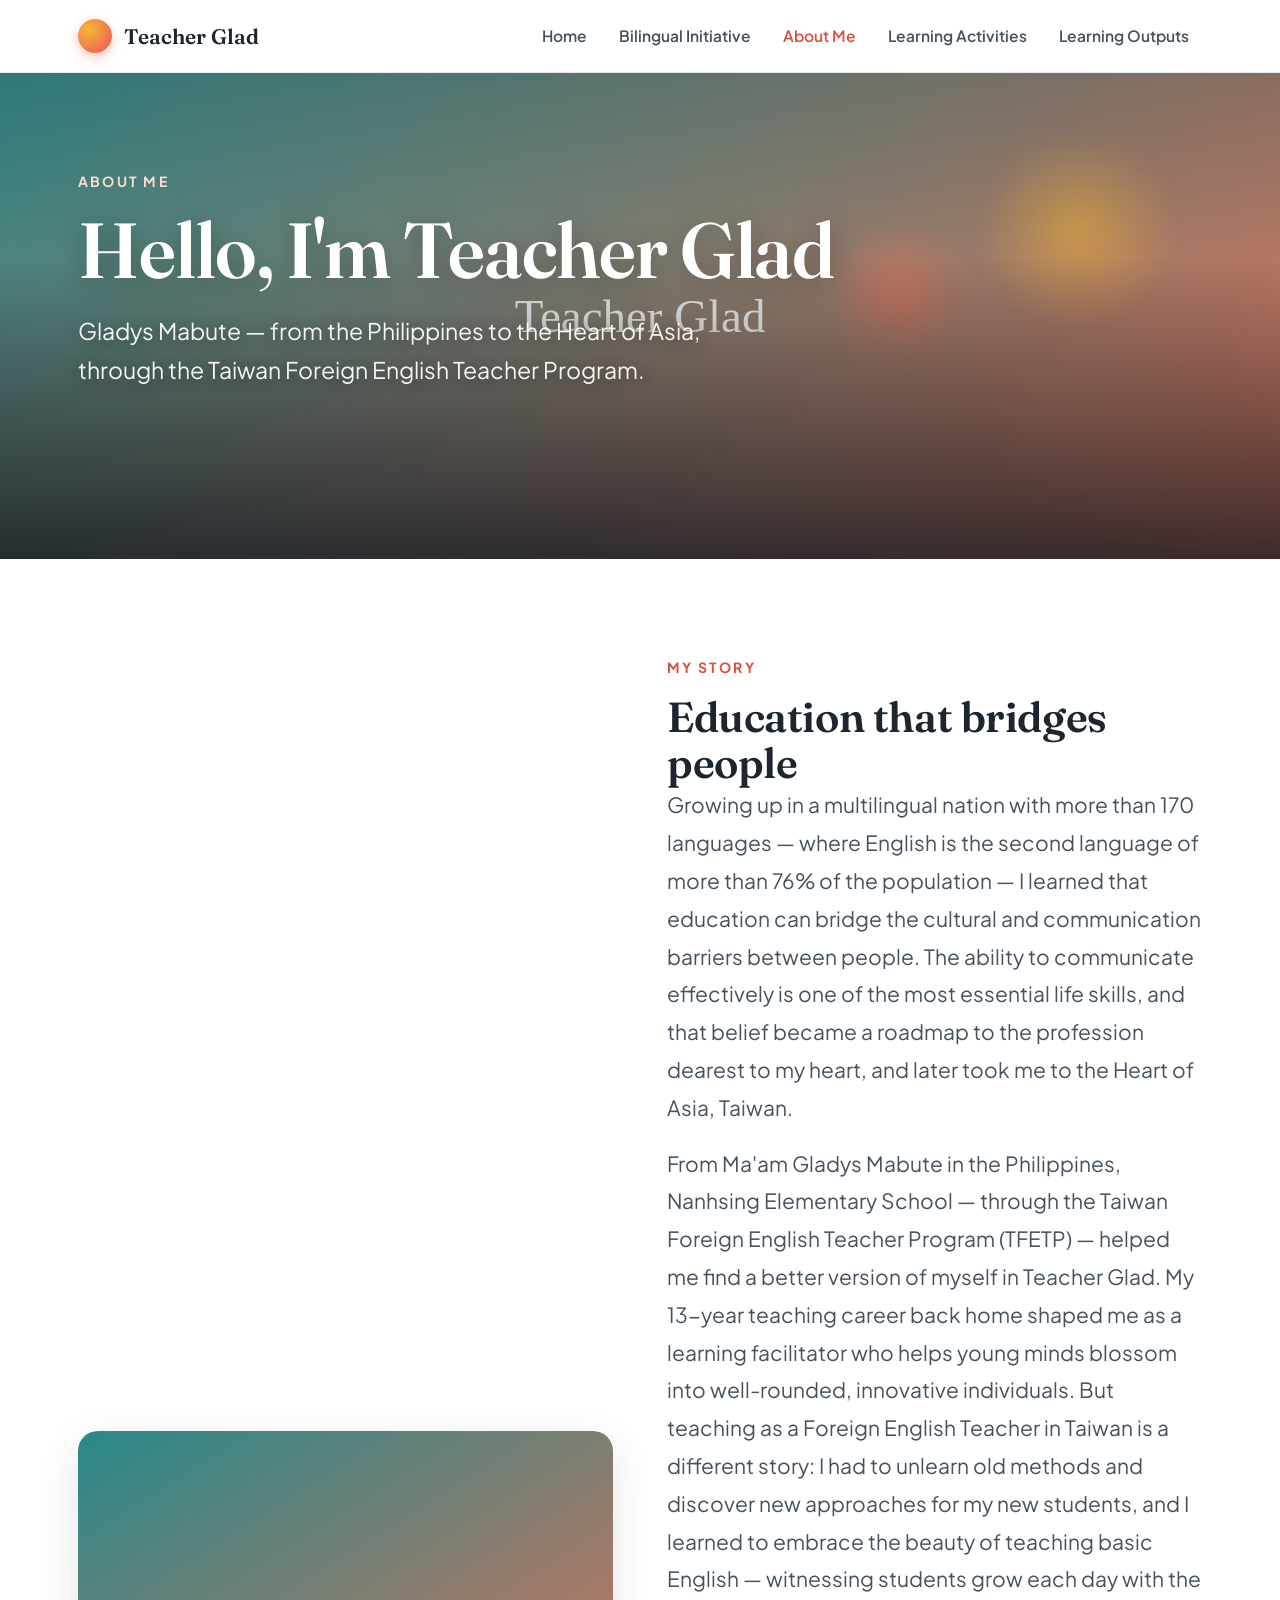
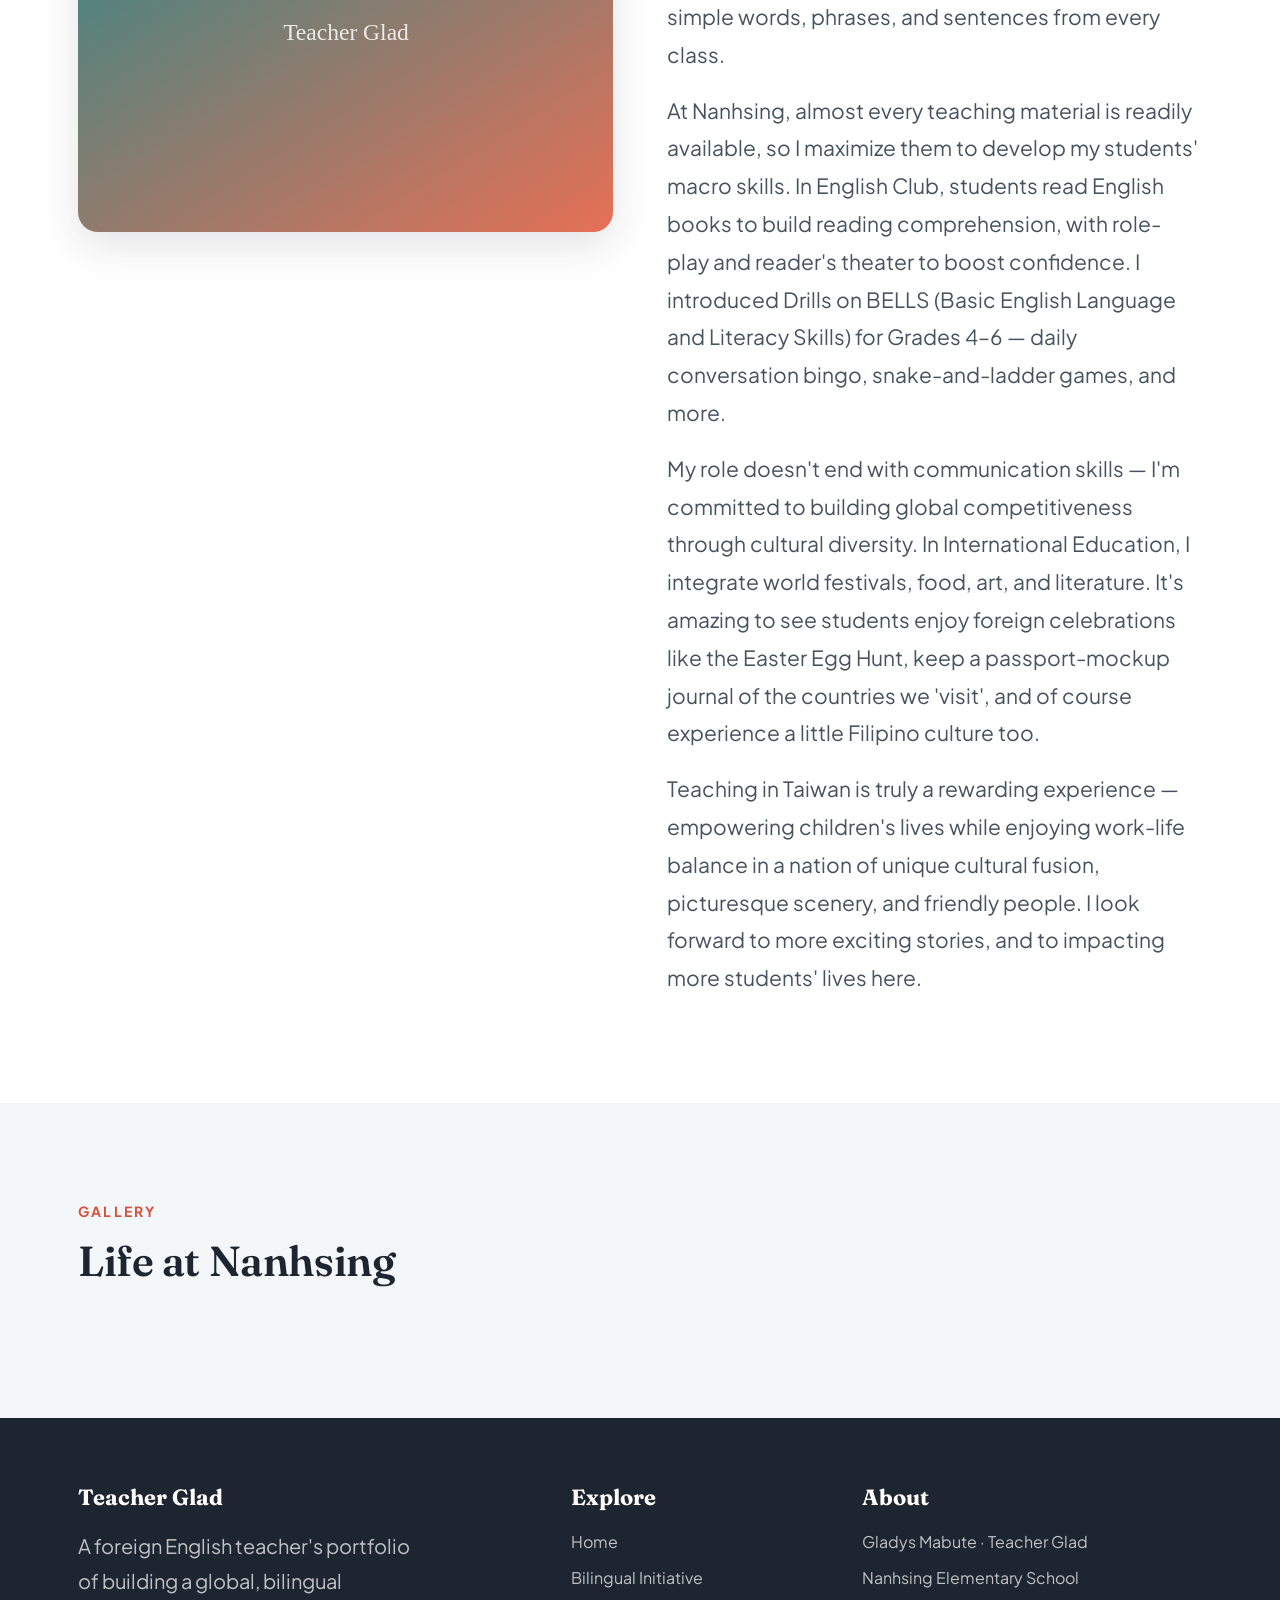
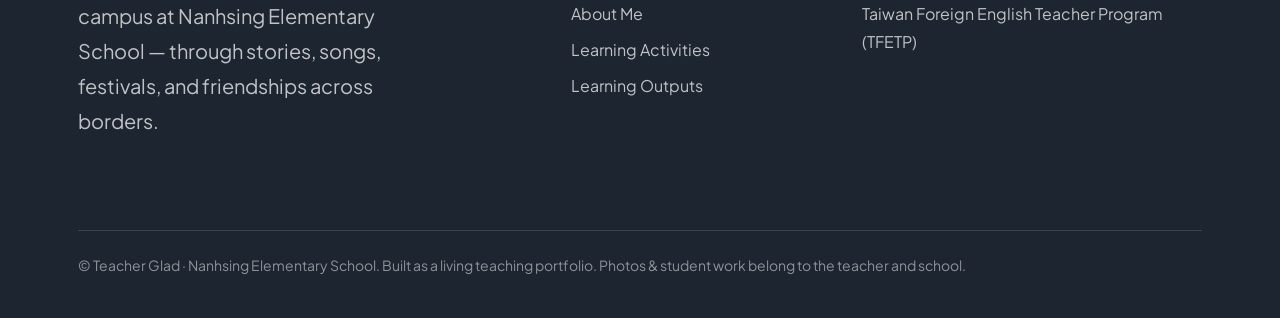
==== about-me.html @ dc2a94ae "Initial build: Teacher Glad bilingual portfolio (framework + content)" ====
<!doctype html>
<html lang="en">
<head>
<meta charset="utf-8">
<meta name="viewport" content="width=device-width, initial-scale=1">
<title>About Me · Teacher Glad</title>
<meta name="description" content="Teacher Glad — bilingual English teaching portfolio at Nanhsing Elementary School, Taiwan.">
<link rel="preconnect" href="https://fonts.googleapis.com">
<link rel="preconnect" href="https://fonts.gstatic.com" crossorigin>
<link href="https://fonts.googleapis.com/css2?family=Fraunces:ital,opsz,wght@0,9..144,500;0,9..144,600;1,9..144,500&family=Plus+Jakarta+Sans:wght@400;500;600;700;800&display=swap" rel="stylesheet">
<link rel="stylesheet" href="assets/css/style.css">
</head>
<body>
<header class="nav"><div class="nav-in">
  <a class="brand" href="index.html"><span class="dot"></span>Teacher Glad</a>
  <button class="nav-toggle" aria-label="Menu"><span></span><span></span><span></span></button>
  <nav class="nav-links"><a href="index.html">Home</a><a href="bilingual-initiative.html">Bilingual Initiative</a><a href="about-me.html" class="active">About Me</a><a href="learning-activities.html">Learning Activities</a><a href="learning-outputs.html">Learning Outputs</a></nav>
</div></header>

<section class="hero short">
  <div class="hero-bg"><img src="assets/img/placeholder.svg" alt=""></div><span class="orb a"></span><span class="orb b"></span>
  <div class="hero-scrim"></div>
  <div class="hero-in">
    <span class="eyebrow rvl">About Me</span>
    <h1 class="rvl d1">Hello, I'm Teacher Glad</h1>
    <p class="lead rvl d2">Gladys Mabute — from the Philippines to the Heart of Asia, through the Taiwan Foreign English Teacher Program.</p>
  </div>
</section><section><div class="wrap"><div class="split"><div class="media rvl"><img loading="lazy" src="assets/img/placeholder.svg" alt="Teacher Glad"></div><div class="text"><span class="eyebrow rvl">My Story</span><h2 class="rvl">Education that bridges people</h2><div class="prose"><p class="rvl">Growing up in a multilingual nation with more than 170 languages — where English is the second language of more than 76% of the population — I learned that education can bridge the cultural and communication barriers between people. The ability to communicate effectively is one of the most essential life skills, and that belief became a roadmap to the profession dearest to my heart, and later took me to the Heart of Asia, Taiwan.</p><p class="rvl">From Ma'am Gladys Mabute in the Philippines, Nanhsing Elementary School — through the Taiwan Foreign English Teacher Program (TFETP) — helped me find a better version of myself in Teacher Glad. My 13-year teaching career back home shaped me as a learning facilitator who helps young minds blossom into well-rounded, innovative individuals. But teaching as a Foreign English Teacher in Taiwan is a different story: I had to unlearn old methods and discover new approaches for my new students, and I learned to embrace the beauty of teaching basic English — witnessing students grow each day with the simple words, phrases, and sentences from every class.</p><p class="rvl">At Nanhsing, almost every teaching material is readily available, so I maximize them to develop my students' macro skills. In English Club, students read English books to build reading comprehension, with role-play and reader's theater to boost confidence. I introduced Drills on BELLS (Basic English Language and Literacy Skills) for Grades 4–6 — daily conversation bingo, snake-and-ladder games, and more.</p><p class="rvl">My role doesn't end with communication skills — I'm committed to building global competitiveness through cultural diversity. In International Education, I integrate world festivals, food, art, and literature. It's amazing to see students enjoy foreign celebrations like the Easter Egg Hunt, keep a passport-mockup journal of the countries we 'visit', and of course experience a little Filipino culture too.</p><p class="rvl">Teaching in Taiwan is truly a rewarding experience — empowering children's lives while enjoying work-life balance in a nation of unique cultural fusion, picturesque scenery, and friendly people. I look forward to more exciting stories, and to impacting more students' lives here.</p></div></div></div></div></section><section class="tint"><div class="wrap"><div class="section-head rvl"><span class="eyebrow">Gallery</span><h2>Life at Nanhsing</h2></div></div></section>
<footer class="footer"><div class="wrap">
  <div class="col">
    <h4>Teacher Glad</h4>
    <p>A foreign English teacher's portfolio of building a global, bilingual campus at Nanhsing Elementary School — through stories, songs, festivals, and friendships across borders.</p>
  </div>
  <div class="col">
    <h4>Explore</h4>
    <div class="links"><a href="index.html">Home</a><a href="bilingual-initiative.html">Bilingual Initiative</a><a href="about-me.html">About Me</a><a href="learning-activities.html">Learning Activities</a><a href="learning-outputs.html">Learning Outputs</a></div>
  </div>
  <div class="col">
    <h4>About</h4>
    <div class="links">
      <span>Gladys Mabute · Teacher Glad</span>
      <span>Nanhsing Elementary School</span>
      <span>Taiwan Foreign English Teacher Program (TFETP)</span>
    </div>
  </div>
  <div class="fine">© Teacher Glad · Nanhsing Elementary School. Built as a living teaching portfolio. Photos &amp; student work belong to the teacher and school.</div>
</div></footer>
<script src="assets/js/motion.js"></script>
</body>
</html>
---- assets/css/style.css ----
/* ============================================================
   Teacher Gladys — Bilingual Teaching Portfolio
   Design system. All sizes in px (per house rule). White base.
   ============================================================ */

:root{
  /* palette */
  --ink:        #1d2530;   /* primary text */
  --ink-soft:   #46535f;   /* secondary text */
  --paper:      #ffffff;   /* page base — pure white */
  --mist:       #f4f7f9;   /* faint section tint */
  --line:       #e4eaef;

  --coral:      #ef6f53;   /* warm primary accent */
  --coral-deep: #d8513a;
  --amber:      #f7b733;   /* sunshine highlight */
  --teal:       #1f8a8c;   /* "global bridge" secondary */
  --teal-deep:  #136264;
  --sky:        #eaf4f4;

  --shadow-sm: 0 2px 10px rgba(29,37,48,.06);
  --shadow:    0 14px 40px rgba(29,37,48,.12);
  --shadow-lg: 0 30px 70px rgba(29,37,48,.18);

  --wrap: 1180px;
  --radius: 20px;

  --serif: 'Fraunces', Georgia, 'Times New Roman', serif;
  --sans:  'Plus Jakarta Sans', -apple-system, BlinkMacSystemFont, 'Segoe UI', sans-serif;
}

*{box-sizing:border-box}
html{scroll-behavior:smooth}
body{
  margin:0;
  font-family:var(--sans);
  font-size:20px;
  line-height:1.75;
  color:var(--ink);
  background:var(--paper);
  -webkit-font-smoothing:antialiased;
  overflow-x:hidden;
}
img{max-width:100%;display:block}
a{color:var(--teal-deep);text-decoration:none}

.wrap{max-width:var(--wrap);margin:0 auto;padding:0 28px}

h1,h2,h3{font-family:var(--serif);font-weight:600;line-height:1.1;color:var(--ink);margin:0}
h2{font-size:42px;letter-spacing:-.01em}
h3{font-size:26px}
p{margin:0 0 18px}
.lead{font-size:23px;line-height:1.7;color:var(--ink-soft)}
.eyebrow{
  font-family:var(--sans);font-weight:700;font-size:14px;letter-spacing:.16em;
  text-transform:uppercase;color:var(--coral-deep);margin-bottom:14px;display:inline-block;
}

/* ---------- top navigation ---------- */
.nav{
  position:sticky;top:0;z-index:60;
  background:rgba(255,255,255,.82);
  backdrop-filter:saturate(180%) blur(14px);
  border-bottom:1px solid var(--line);
  transition:box-shadow .3s;
}
.nav.scrolled{box-shadow:var(--shadow-sm)}
.nav-in{display:flex;align-items:center;gap:18px;height:72px;max-width:var(--wrap);margin:0 auto;padding:0 28px}
.brand{display:flex;align-items:center;gap:12px;font-family:var(--serif);font-weight:600;font-size:21px;color:var(--ink)}
.brand .dot{width:34px;height:34px;border-radius:50%;
  background:radial-gradient(circle at 30% 30%,var(--amber),var(--coral) 70%);
  box-shadow:0 4px 12px rgba(239,111,83,.4);flex:none}
.nav-links{margin-left:auto;display:flex;gap:6px;align-items:center;flex-wrap:wrap}
.nav-links a{
  font-size:15.5px;font-weight:600;color:var(--ink-soft);padding:9px 13px;border-radius:10px;
  transition:background .2s,color .2s;white-space:nowrap;
}
.nav-links a:hover{background:var(--mist);color:var(--ink)}
.nav-links a.active{color:var(--coral-deep)}
.nav-toggle{display:none;margin-left:auto;background:none;border:0;cursor:pointer;padding:8px}
.nav-toggle span{display:block;width:26px;height:2.5px;background:var(--ink);margin:5px 0;border-radius:2px;transition:.3s}

/* ---------- sub navigation (corner pages) ---------- */
.subnav{position:sticky;top:72px;z-index:55;background:#fff;border-bottom:1px solid var(--line)}
.subnav-in{display:flex;gap:4px;overflow-x:auto;padding:6px 0;scrollbar-width:none}
.subnav-in::-webkit-scrollbar{display:none}
.subnav-in a{font-size:15px;font-weight:600;color:var(--ink-soft);padding:9px 15px;border-radius:9px;
  white-space:nowrap;transition:background .2s,color .2s}
.subnav-in a:hover{background:var(--mist);color:var(--ink)}
.subnav-in a.active{background:var(--coral);color:#fff}

/* ---------- brand hero (home illustration) ---------- */
.brand-hero{min-height:72vh}
.brand-hero .hero-bg img{object-fit:cover;object-position:center;animation:slowzoom 20s ease-out forwards}
.hero-cue{position:absolute;z-index:3;bottom:26px;left:50%;transform:translateX(-50%);
  color:#fff;font-weight:600;font-size:15px;letter-spacing:.02em;
  background:rgba(20,28,36,.5);backdrop-filter:blur(6px);padding:10px 20px;border-radius:40px;
  text-align:center;animation:bob 2.4s ease-in-out infinite}
@keyframes bob{0%,100%{transform:translateX(-50%) translateY(0)}50%{transform:translateX(-50%) translateY(-6px)}}
@media(max-width:680px){.subnav{top:72px}.hero-cue{font-size:13px;width:84%}}

/* ---------- hero / banner ---------- */
.hero{position:relative;min-height:78vh;display:flex;align-items:flex-end;overflow:hidden;color:#fff}
.hero.short{min-height:52vh}
.hero-bg{position:absolute;inset:0;z-index:0}
.hero-bg img{width:100%;height:100%;object-fit:cover;transform:scale(1.08);animation:slowzoom 18s ease-out forwards}
@keyframes slowzoom{to{transform:scale(1)}}
.hero-scrim{position:absolute;inset:0;z-index:1;
  background:linear-gradient(180deg,rgba(15,22,30,.12) 0%,rgba(15,22,30,0) 38%,rgba(15,22,30,.78) 100%)}
.hero-in{position:relative;z-index:2;max-width:var(--wrap);margin:0 auto;padding:0 28px 64px;width:100%}
.hero h1{font-size:clamp(40px,6.4vw,78px);color:#fff;letter-spacing:-.015em;text-shadow:0 4px 30px rgba(0,0,0,.35)}
.hero .lead{color:rgba(255,255,255,.94);max-width:680px;margin-top:18px;text-shadow:0 2px 16px rgba(0,0,0,.4)}
.hero .eyebrow{color:#ffd9ce}

/* floating orbs */
.orb{position:absolute;border-radius:50%;filter:blur(8px);opacity:.5;z-index:1;pointer-events:none}
.orb.a{width:200px;height:200px;background:radial-gradient(circle,var(--amber),transparent 70%);top:12%;right:8%;animation:float1 12s ease-in-out infinite}
.orb.b{width:150px;height:150px;background:radial-gradient(circle,var(--coral),transparent 70%);top:30%;right:24%;animation:float2 15s ease-in-out infinite}
@keyframes float1{0%,100%{transform:translateY(0)}50%{transform:translateY(-32px)}}
@keyframes float2{0%,100%{transform:translateY(0)}50%{transform:translateY(26px)}}

/* ---------- generic section ---------- */
section{padding:88px 0}
section.tint{background:var(--mist)}
.section-head{max-width:760px;margin-bottom:46px}
.section-head.center{margin-left:auto;margin-right:auto;text-align:center}

/* ---------- intro/lead block ---------- */
.prose p{font-size:21px;line-height:1.8;color:var(--ink-soft);max-width:780px}
.prose.narrow p{max-width:720px}

/* ---------- pillar/corner cards ---------- */
.grid{display:grid;gap:26px}
.grid.g2{grid-template-columns:repeat(2,1fr)}
.grid.g3{grid-template-columns:repeat(3,1fr)}
.grid.g4{grid-template-columns:repeat(4,1fr)}

.card{
  background:#fff;border:1px solid var(--line);border-radius:var(--radius);
  overflow:hidden;box-shadow:var(--shadow-sm);
  transition:transform .35s cubic-bezier(.2,.7,.2,1),box-shadow .35s;
  display:flex;flex-direction:column;
}
.card:hover{transform:translateY(-8px);box-shadow:var(--shadow)}
.card .thumb{aspect-ratio:16/10;overflow:hidden;background:var(--sky)}
.card .thumb img{width:100%;height:100%;object-fit:cover;transition:transform .6s}
.card:hover .thumb img{transform:scale(1.07)}
.card .body{padding:24px 24px 26px}
.card .body h3{margin-bottom:8px}
.card .body p{font-size:17px;line-height:1.6;color:var(--ink-soft);margin:0}
.card .tag{font-size:13px;font-weight:700;letter-spacing:.1em;text-transform:uppercase;color:var(--teal);margin-bottom:10px;display:block}
.card.link-card{cursor:pointer}
.card .more{margin-top:16px;font-weight:700;font-size:15px;color:var(--coral-deep);display:inline-flex;align-items:center;gap:7px}
.card .more svg{transition:transform .3s}
.card:hover .more svg{transform:translateX(5px)}

/* ---------- feature split ---------- */
.split{display:grid;grid-template-columns:1fr 1fr;gap:54px;align-items:center}
.split .media{border-radius:var(--radius);overflow:hidden;box-shadow:var(--shadow)}
.split .media img{width:100%;aspect-ratio:4/3;object-fit:cover}
.split.flip .text{order:2}

/* ---------- video ---------- */
.video-grid{display:grid;gap:26px;grid-template-columns:repeat(2,1fr)}
.video{border-radius:var(--radius);overflow:hidden;box-shadow:var(--shadow);background:#000;position:relative}
.video iframe{width:100%;aspect-ratio:16/9;border:0;display:block}
.video .cap{background:#fff;color:var(--ink);padding:14px 18px;font-size:16px;font-weight:600}

/* ---------- embeds (wordwall / padlet / canva) ---------- */
.embed{border-radius:var(--radius);overflow:hidden;box-shadow:var(--shadow);background:#fff;border:1px solid var(--line)}
.embed iframe{width:100%;border:0;display:block;min-height:430px}
.embed .cap{padding:13px 18px;font-size:15px;font-weight:700;color:var(--ink-soft);
  display:flex;align-items:center;gap:9px;border-bottom:1px solid var(--line)}
.pill{font-size:12px;font-weight:800;letter-spacing:.06em;text-transform:uppercase;
  padding:3px 9px;border-radius:30px;color:#fff}
.pill.ww{background:var(--coral)}
.pill.pad{background:var(--teal)}
.pill.canva{background:#7d2ae8}

/* ---------- gallery ---------- */
.gallery{columns:4;column-gap:16px}
.gallery .gi{break-inside:avoid;margin-bottom:16px;border-radius:14px;overflow:hidden;
  box-shadow:var(--shadow-sm);cursor:zoom-in;background:var(--sky);transition:transform .3s,box-shadow .3s}
.gallery .gi:hover{transform:translateY(-4px) scale(1.01);box-shadow:var(--shadow)}
.gallery .gi img{width:100%;display:block}

/* lightbox */
.lb{position:fixed;inset:0;z-index:200;background:rgba(12,16,22,.92);
  display:none;align-items:center;justify-content:center;padding:30px;cursor:zoom-out}
.lb.open{display:flex}
.lb img{max-width:94vw;max-height:90vh;border-radius:10px;box-shadow:var(--shadow-lg)}
.lb .x{position:absolute;top:22px;right:28px;color:#fff;font-size:34px;cursor:pointer;line-height:1;opacity:.85}
.lb .nav-btn{position:absolute;top:50%;transform:translateY(-50%);color:#fff;font-size:46px;
  cursor:pointer;opacity:.7;user-select:none;padding:14px}
.lb .nav-btn:hover{opacity:1}
.lb .prev{left:14px}.lb .next{right:14px}

/* ---------- stat strip ---------- */
.stats{display:grid;grid-template-columns:repeat(4,1fr);gap:24px;text-align:center}
.stat .n{font-family:var(--serif);font-size:46px;color:var(--coral-deep);line-height:1}
.stat .l{font-size:15px;font-weight:600;color:var(--ink-soft);margin-top:8px;letter-spacing:.02em}

/* ---------- callout band ---------- */
.band{background:linear-gradient(120deg,var(--teal-deep),var(--teal));color:#fff;border-radius:28px;
  padding:60px;text-align:center;position:relative;overflow:hidden}
.band h2{color:#fff}
.band p{color:rgba(255,255,255,.9);font-size:21px;max-width:620px;margin:14px auto 0}
.band .quote{font-family:var(--serif);font-style:italic;font-size:30px;line-height:1.4}

/* quote block */
.quote-big{font-family:var(--serif);font-style:italic;font-size:clamp(26px,3.4vw,38px);
  line-height:1.35;color:var(--ink);max-width:880px}
.quote-big .by{display:block;font-style:normal;font-family:var(--sans);font-size:17px;
  font-weight:700;color:var(--coral-deep);margin-top:18px;letter-spacing:.04em}

/* ---------- buttons ---------- */
.btn{display:inline-flex;align-items:center;gap:9px;font-weight:700;font-size:16px;
  padding:14px 26px;border-radius:40px;transition:transform .2s,box-shadow .2s;cursor:pointer;border:0}
.btn.primary{background:var(--coral);color:#fff;box-shadow:0 10px 24px rgba(239,111,83,.36)}
.btn.primary:hover{transform:translateY(-3px);box-shadow:0 16px 30px rgba(239,111,83,.46)}
.btn.ghost{background:rgba(255,255,255,.16);color:#fff;border:1.5px solid rgba(255,255,255,.6)}
.btn.ghost:hover{background:rgba(255,255,255,.26)}
.btn-row{display:flex;gap:14px;flex-wrap:wrap;margin-top:26px}

/* ---------- footer ---------- */
.footer{background:var(--ink);color:rgba(255,255,255,.72);padding:60px 0 40px}
.footer .wrap{display:flex;gap:40px;flex-wrap:wrap;justify-content:space-between}
.footer h4{font-family:var(--serif);color:#fff;font-size:22px;margin:0 0 12px}
.footer a{color:rgba(255,255,255,.72)}
.footer a:hover{color:#fff}
.footer .col{max-width:340px}
.footer .links{display:flex;flex-direction:column;gap:8px;font-size:16px}
.footer .fine{width:100%;border-top:1px solid rgba(255,255,255,.14);margin-top:34px;padding-top:22px;
  font-size:14px;color:rgba(255,255,255,.5)}

/* ---------- scroll reveal ---------- */
.rvl{opacity:0;transform:translateY(28px);transition:opacity .7s ease,transform .7s cubic-bezier(.2,.7,.2,1)}
.rvl.in{opacity:1;transform:none}
.rvl.d1{transition-delay:.08s}.rvl.d2{transition-delay:.16s}.rvl.d3{transition-delay:.24s}.rvl.d4{transition-delay:.32s}

/* ---------- responsive ---------- */
@media(max-width:980px){
  .grid.g4{grid-template-columns:repeat(2,1fr)}
  .grid.g3{grid-template-columns:repeat(2,1fr)}
  .split{grid-template-columns:1fr;gap:30px}
  .split.flip .text{order:0}
  .gallery{columns:3}
  .stats{grid-template-columns:repeat(2,1fr);gap:34px}
  .video-grid{grid-template-columns:1fr}
}
@media(max-width:680px){
  body{font-size:18px}
  h2{font-size:32px}
  .lead{font-size:20px}
  section{padding:60px 0}
  .nav-links{display:none;position:absolute;top:72px;left:0;right:0;background:#fff;flex-direction:column;
    gap:0;padding:10px 16px 18px;border-bottom:1px solid var(--line);box-shadow:var(--shadow)}
  .nav-links.show{display:flex}
  .nav-links a{padding:12px 10px;font-size:17px;width:100%}
  .nav-toggle{display:block}
  .grid.g4,.grid.g3,.grid.g2{grid-template-columns:1fr}
  .gallery{columns:2}
  .band{padding:38px 24px}
  .wrap{padding:0 20px}
}
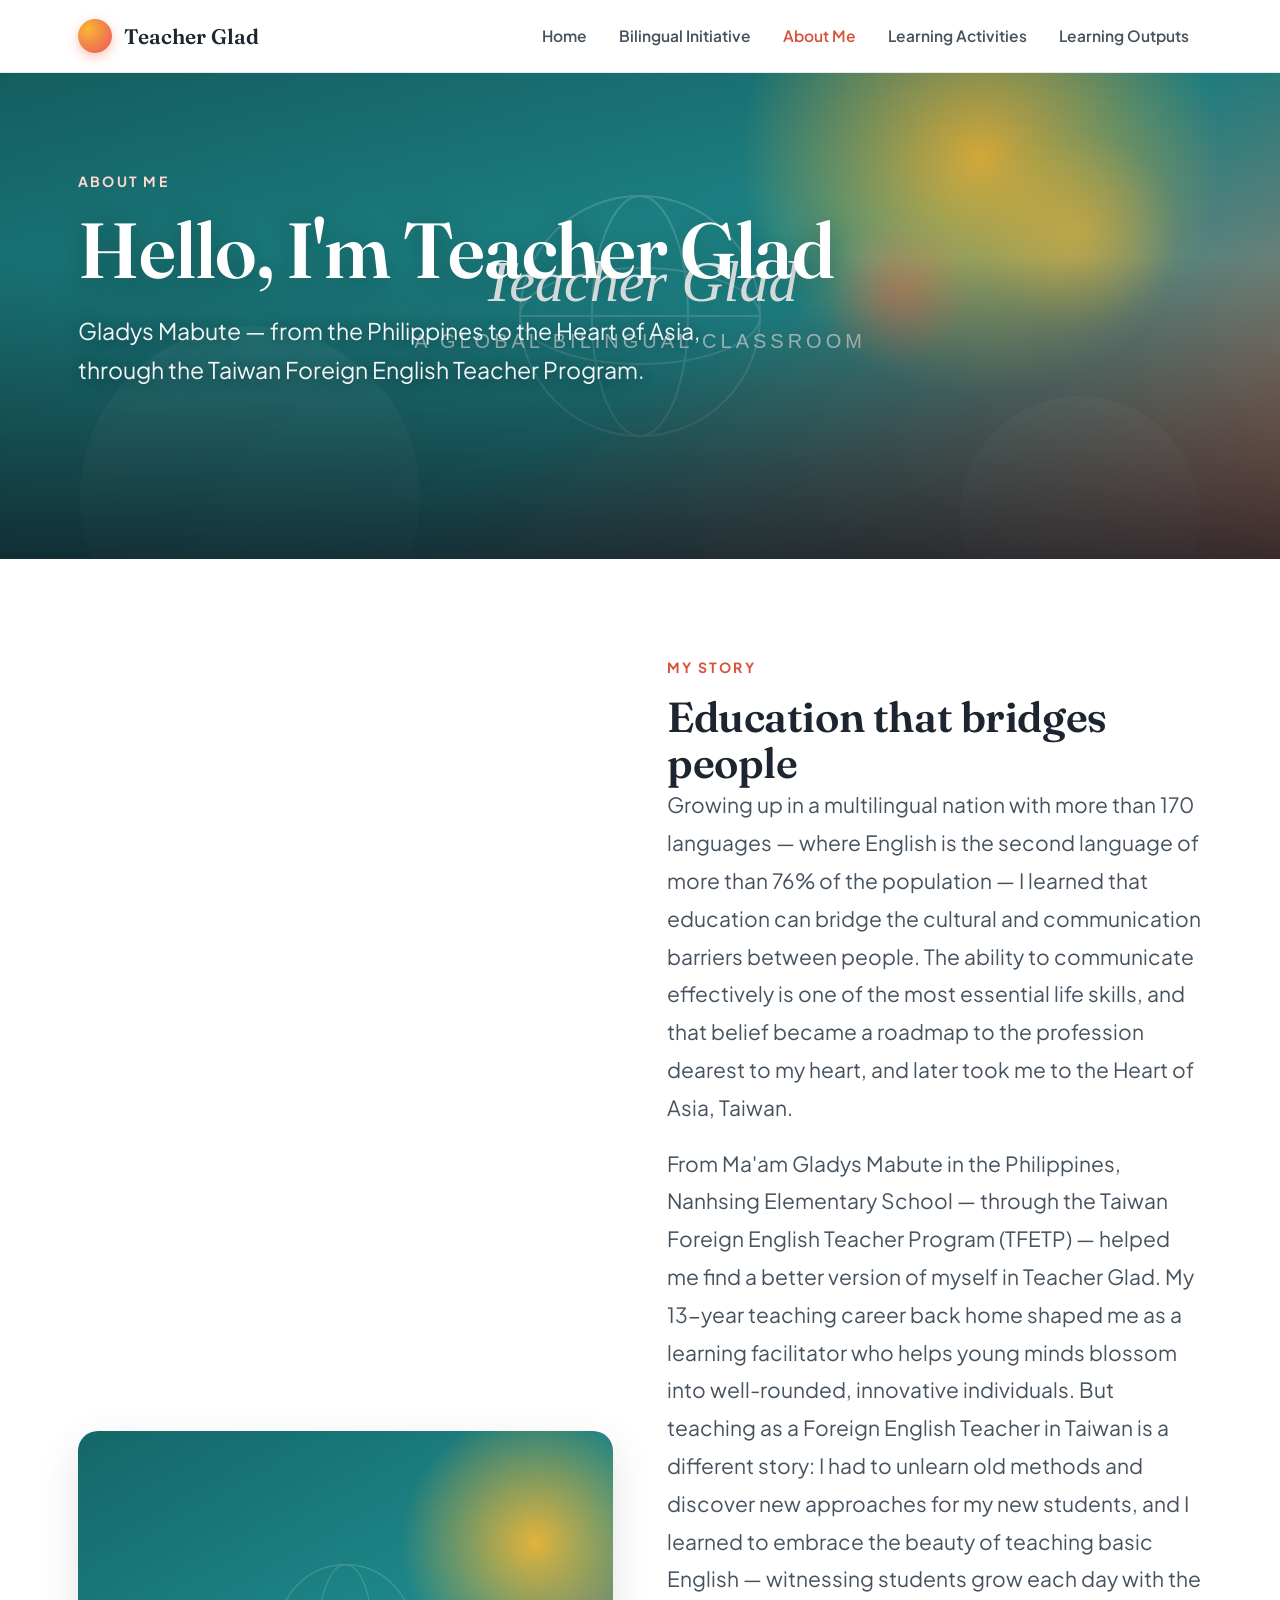
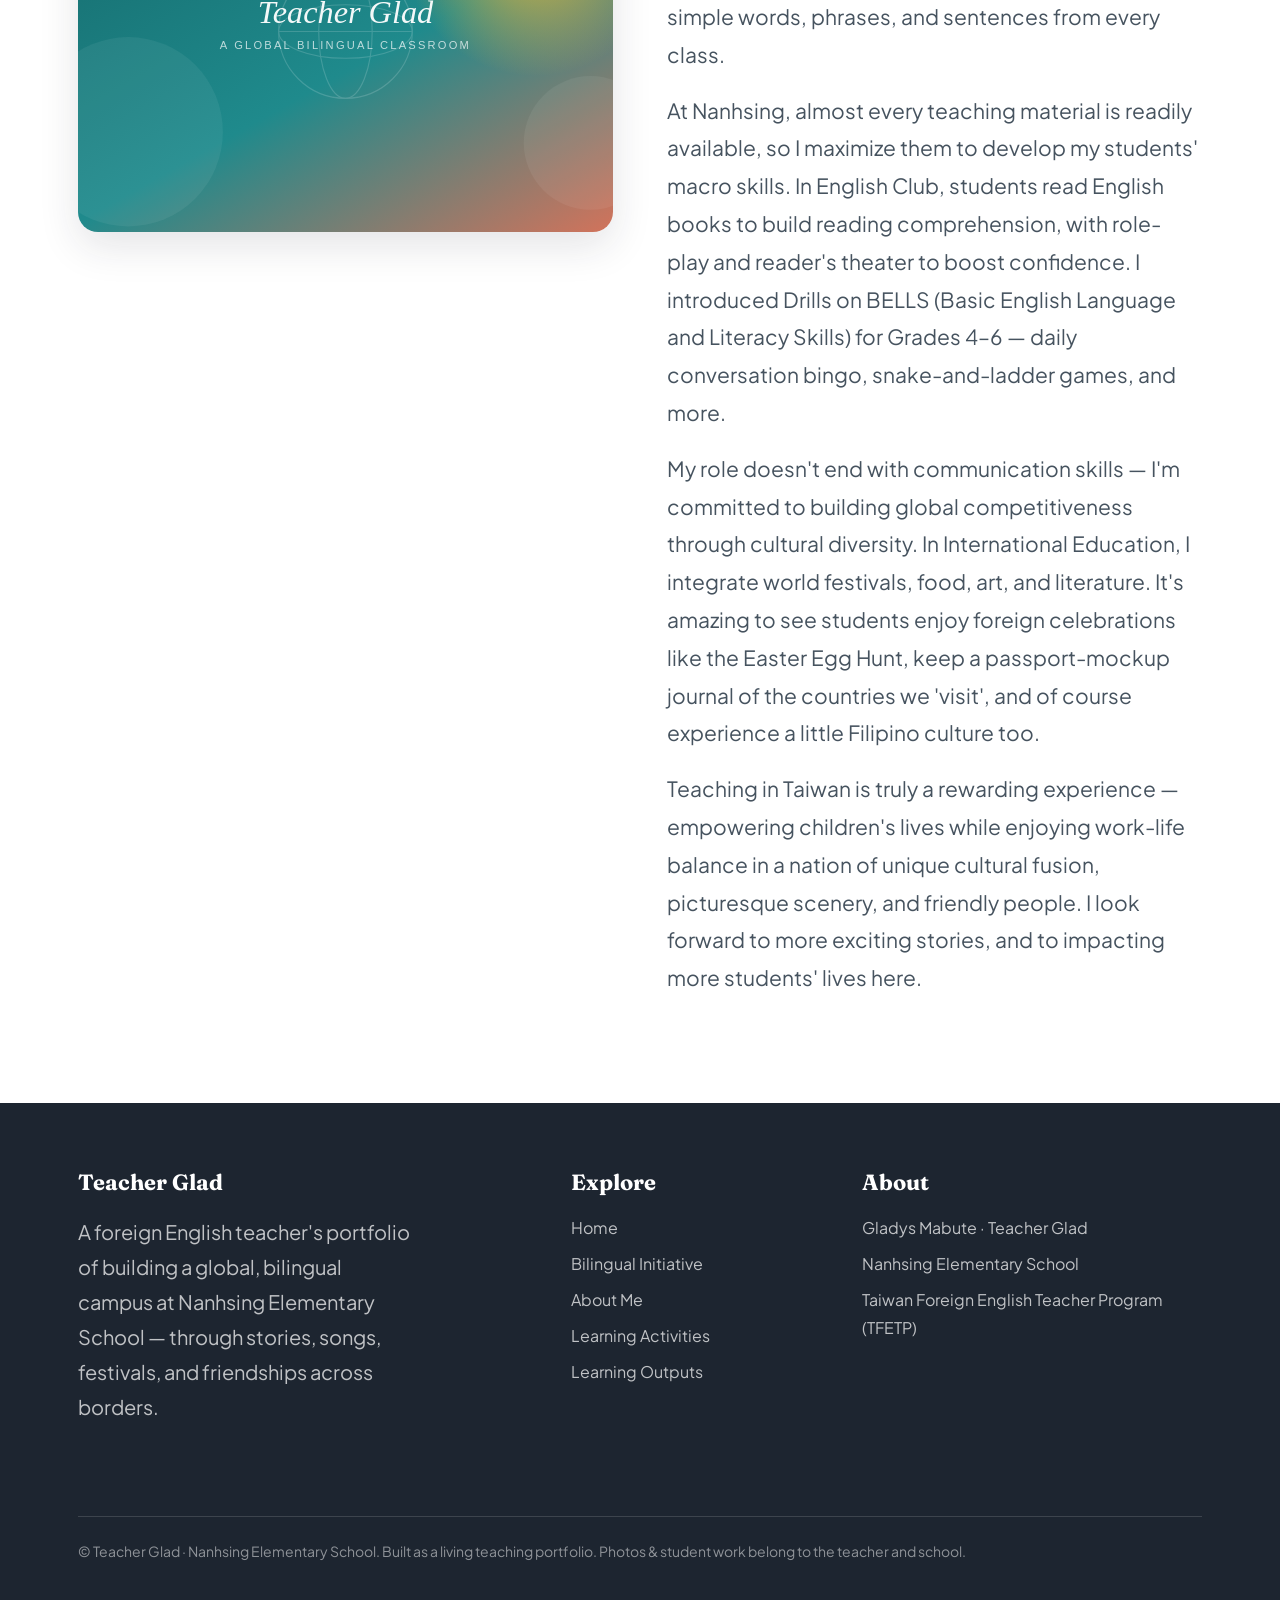
==== commit 13eb83d7: "Polish: branded placeholder, guarded galleries, sub-nav for corners" ====
--- a/about-me.html
+++ b/about-me.html
@@ -25,7 +25,7 @@
     <h1 class="rvl d1">Hello, I'm Teacher Glad</h1>
     <p class="lead rvl d2">Gladys Mabute — from the Philippines to the Heart of Asia, through the Taiwan Foreign English Teacher Program.</p>
   </div>
-</section><section><div class="wrap"><div class="split"><div class="media rvl"><img loading="lazy" src="assets/img/placeholder.svg" alt="Teacher Glad"></div><div class="text"><span class="eyebrow rvl">My Story</span><h2 class="rvl">Education that bridges people</h2><div class="prose"><p class="rvl">Growing up in a multilingual nation with more than 170 languages — where English is the second language of more than 76% of the population — I learned that education can bridge the cultural and communication barriers between people. The ability to communicate effectively is one of the most essential life skills, and that belief became a roadmap to the profession dearest to my heart, and later took me to the Heart of Asia, Taiwan.</p><p class="rvl">From Ma'am Gladys Mabute in the Philippines, Nanhsing Elementary School — through the Taiwan Foreign English Teacher Program (TFETP) — helped me find a better version of myself in Teacher Glad. My 13-year teaching career back home shaped me as a learning facilitator who helps young minds blossom into well-rounded, innovative individuals. But teaching as a Foreign English Teacher in Taiwan is a different story: I had to unlearn old methods and discover new approaches for my new students, and I learned to embrace the beauty of teaching basic English — witnessing students grow each day with the simple words, phrases, and sentences from every class.</p><p class="rvl">At Nanhsing, almost every teaching material is readily available, so I maximize them to develop my students' macro skills. In English Club, students read English books to build reading comprehension, with role-play and reader's theater to boost confidence. I introduced Drills on BELLS (Basic English Language and Literacy Skills) for Grades 4–6 — daily conversation bingo, snake-and-ladder games, and more.</p><p class="rvl">My role doesn't end with communication skills — I'm committed to building global competitiveness through cultural diversity. In International Education, I integrate world festivals, food, art, and literature. It's amazing to see students enjoy foreign celebrations like the Easter Egg Hunt, keep a passport-mockup journal of the countries we 'visit', and of course experience a little Filipino culture too.</p><p class="rvl">Teaching in Taiwan is truly a rewarding experience — empowering children's lives while enjoying work-life balance in a nation of unique cultural fusion, picturesque scenery, and friendly people. I look forward to more exciting stories, and to impacting more students' lives here.</p></div></div></div></div></section><section class="tint"><div class="wrap"><div class="section-head rvl"><span class="eyebrow">Gallery</span><h2>Life at Nanhsing</h2></div></div></section>
+</section><section><div class="wrap"><div class="split"><div class="media rvl"><img loading="lazy" src="assets/img/placeholder.svg" alt="Teacher Glad"></div><div class="text"><span class="eyebrow rvl">My Story</span><h2 class="rvl">Education that bridges people</h2><div class="prose"><p class="rvl">Growing up in a multilingual nation with more than 170 languages — where English is the second language of more than 76% of the population — I learned that education can bridge the cultural and communication barriers between people. The ability to communicate effectively is one of the most essential life skills, and that belief became a roadmap to the profession dearest to my heart, and later took me to the Heart of Asia, Taiwan.</p><p class="rvl">From Ma'am Gladys Mabute in the Philippines, Nanhsing Elementary School — through the Taiwan Foreign English Teacher Program (TFETP) — helped me find a better version of myself in Teacher Glad. My 13-year teaching career back home shaped me as a learning facilitator who helps young minds blossom into well-rounded, innovative individuals. But teaching as a Foreign English Teacher in Taiwan is a different story: I had to unlearn old methods and discover new approaches for my new students, and I learned to embrace the beauty of teaching basic English — witnessing students grow each day with the simple words, phrases, and sentences from every class.</p><p class="rvl">At Nanhsing, almost every teaching material is readily available, so I maximize them to develop my students' macro skills. In English Club, students read English books to build reading comprehension, with role-play and reader's theater to boost confidence. I introduced Drills on BELLS (Basic English Language and Literacy Skills) for Grades 4–6 — daily conversation bingo, snake-and-ladder games, and more.</p><p class="rvl">My role doesn't end with communication skills — I'm committed to building global competitiveness through cultural diversity. In International Education, I integrate world festivals, food, art, and literature. It's amazing to see students enjoy foreign celebrations like the Easter Egg Hunt, keep a passport-mockup journal of the countries we 'visit', and of course experience a little Filipino culture too.</p><p class="rvl">Teaching in Taiwan is truly a rewarding experience — empowering children's lives while enjoying work-life balance in a nation of unique cultural fusion, picturesque scenery, and friendly people. I look forward to more exciting stories, and to impacting more students' lives here.</p></div></div></div></div></section>
 <footer class="footer"><div class="wrap">
   <div class="col">
     <h4>Teacher Glad</h4>
